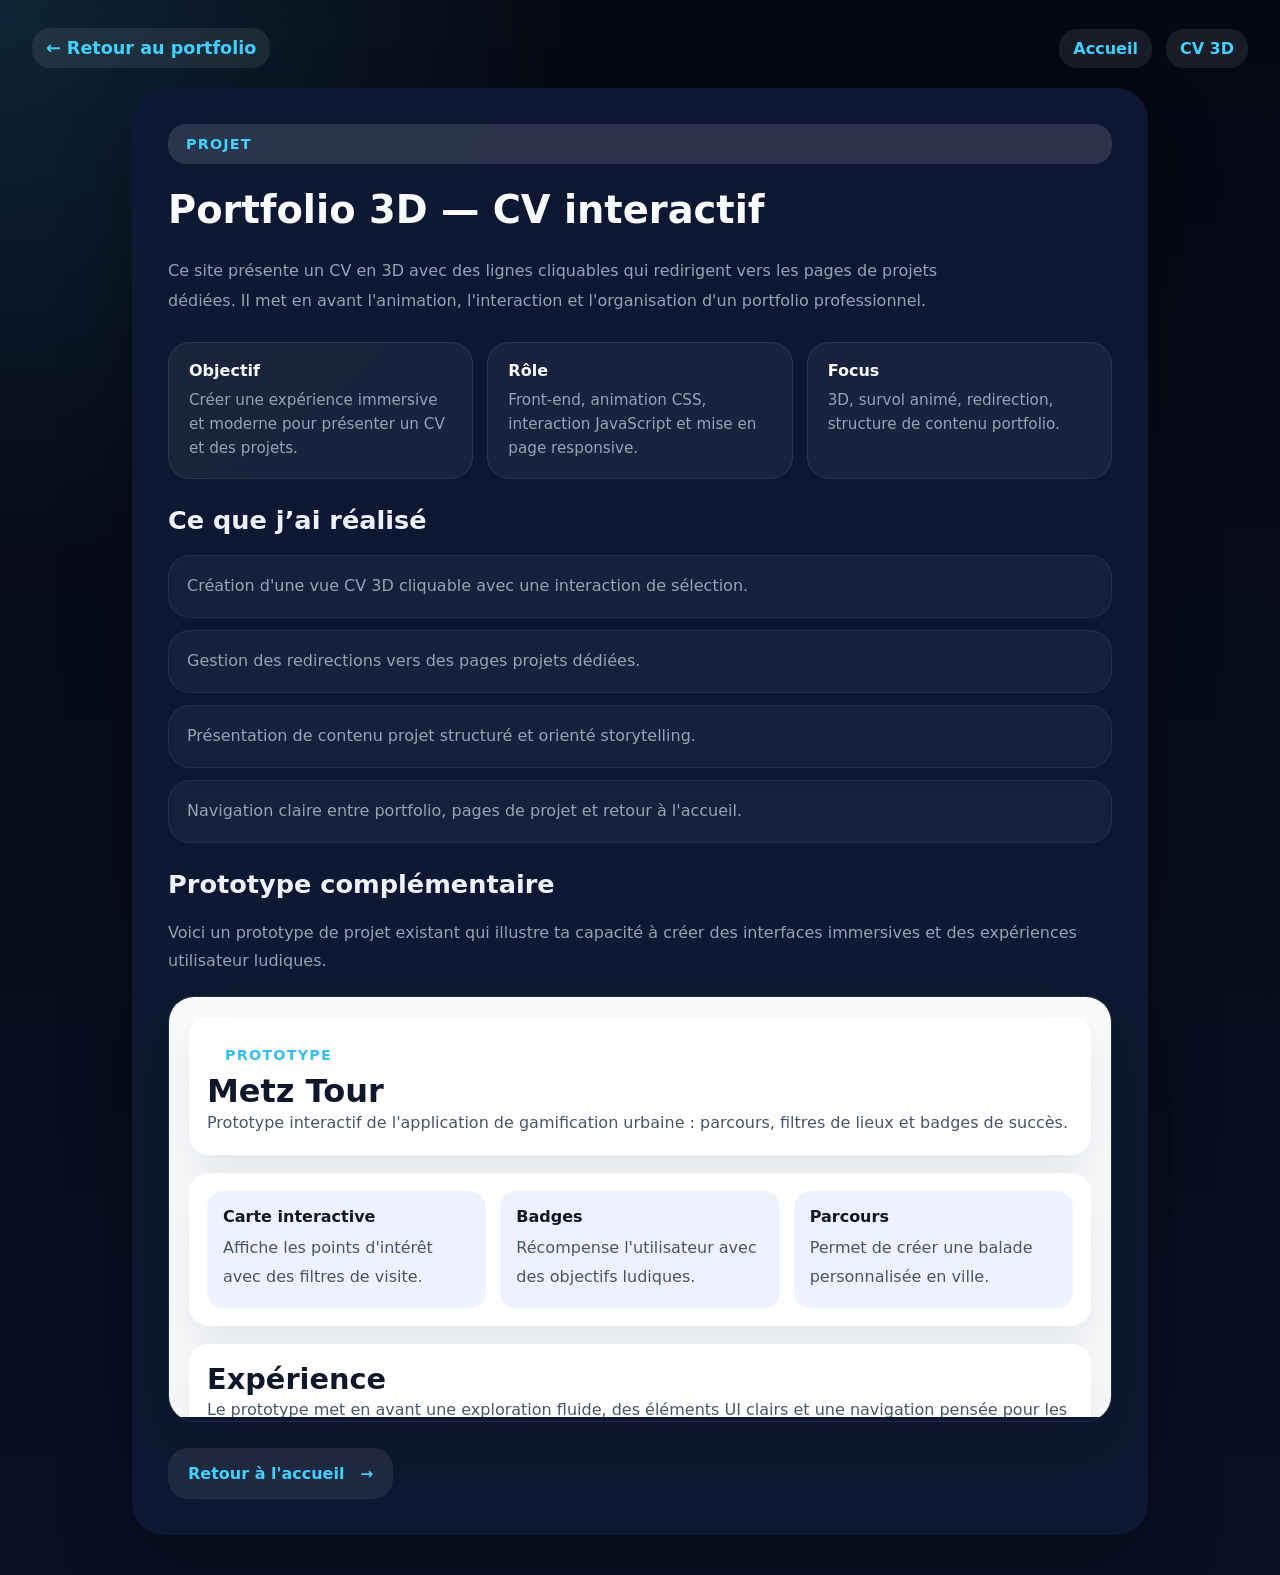
==== prototype-3d.html @ 397de576 "V4.0.1 Création du renouveau template créer" ====
<!DOCTYPE html>
<html lang="fr">
<head>
    <meta charset="UTF-8" />
    <meta name="viewport" content="width=device-width, initial-scale=1.0" />
    <title>Portfolio 3D — Lucas Supiot</title>
    <link rel="stylesheet" href="styles.css" />
</head>
<body class="prototype">
    <header class="page-header">
        <a class="brand" href="index.html">← Retour au portfolio</a>
        <nav>
            <a href="index.html">Accueil</a>
            <a href="index.html#cv">CV 3D</a>
        </nav>
    </header>

    <main class="page">
        <article class="detail-card">
            <span class="badge">Projet</span>
            <h1>Portfolio 3D — CV interactif</h1>
            <p class="lead">Ce site présente un CV en 3D avec des lignes cliquables qui redirigent vers les pages de projets dédiées. Il met en avant l'animation, l'interaction et l'organisation d'un portfolio professionnel.</p>

            <div class="meta-grid">
                <div class="meta-item">
                    <strong>Objectif</strong>
                    <span>Créer une expérience immersive et moderne pour présenter un CV et des projets.</span>
                </div>
                <div class="meta-item">
                    <strong>Rôle</strong>
                    <span>Front-end, animation CSS, interaction JavaScript et mise en page responsive.</span>
                </div>
                <div class="meta-item">
                    <strong>Focus</strong>
                    <span>3D, survol animé, redirection, structure de contenu portfolio.</span>
                </div>
            </div>

            <section class="content-section">
                <h2>Ce que j’ai réalisé</h2>
                <ul class="feature-list">
                    <li>Création d'une vue CV 3D cliquable avec une interaction de sélection.</li>
                    <li>Gestion des redirections vers des pages projets dédiées.</li>
                    <li>Présentation de contenu projet structuré et orienté storytelling.</li>
                    <li>Navigation claire entre portfolio, pages de projet et retour à l'accueil.</li>
                </ul>
            </section>

            <section class="content-section">
                <h2>Prototype complémentaire</h2>
                <p>Voici un prototype de projet existant qui illustre ta capacité à créer des interfaces immersives et des expériences utilisateur ludiques.</p>
                <div class="iframe-wrap">
                    <iframe src="assets/metz-tour-prototype.html" title="Prototype Metz Tour"></iframe>
                </div>
            </section>

            <a class="project-link" href="index.html">Retour à l'accueil</a>
        </article>
    </main>
</body>
</html>
---- styles.css ----
:root {
    color-scheme: dark;
}

* {
    box-sizing: border-box;
}

body {
    margin: 0;
    min-height: 100vh;
    font-family: Inter, ui-sans-serif, system-ui, sans-serif;
    color: var(--text);
    display: flex;
    flex-direction: column;
    background-color: var(--bg);
    background-image: var(--bg-image);
    background-repeat: no-repeat;
    background-size: cover;
    background-position: center;
}

body.home {
    --bg: #070b18;
    --bg-image: radial-gradient(circle at top left, rgba(66, 208, 255, 0.14), transparent 28%),
                  radial-gradient(circle at bottom right, rgba(244, 114, 182, 0.15), transparent 25%),
                  linear-gradient(180deg, #09101d 0%, #050813 100%);
    --accent: #42d0ff;
    --surface: rgba(18, 27, 50, 0.9);
    --surface-strong: rgba(31, 42, 74, 0.95);
    --text: #f8fafc;
    --muted: #94a3b8;
    --shadow: 0 30px 80px rgba(0, 0, 0, 0.28);
}

body.scanart,
body.prototype {
    --bg: #070b18;
    --bg-image: radial-gradient(circle at top left, rgba(66, 208, 255, 0.14), transparent 28%),
                  linear-gradient(180deg, #050813 0%, #081023 100%);
    --accent: #42d0ff;
    --surface: rgba(14, 24, 51, 0.96);
    --text: #f8fafc;
    --muted: #94a3b8;
    --shadow: 0 32px 70px rgba(0, 0, 0, 0.3);
}

body.metz-tour {
    --bg: #070b18;
    --bg-image: radial-gradient(circle at top left, rgba(251, 113, 133, 0.12), transparent 28%),
                  linear-gradient(180deg, #050813 0%, #081023 100%);
    --accent: #fb7185;
    --surface: rgba(14, 24, 51, 0.96);
    --text: #f8fafc;
    --muted: #94a3b8;
    --shadow: 0 32px 70px rgba(0, 0, 0, 0.3);
}

body.skydrone {
    --bg: #070b18;
    --bg-image: radial-gradient(circle at top left, rgba(139, 92, 246, 0.12), transparent 28%),
                  linear-gradient(180deg, #050813 0%, #081023 100%);
    --accent: #8b5cf6;
    --surface: rgba(14, 24, 51, 0.96);
    --text: #f8fafc;
    --muted: #94a3b8;
    --shadow: 0 32px 70px rgba(0, 0, 0, 0.3);
}

body.smart-campus {
    --bg: #070b18;
    --bg-image: radial-gradient(circle at top left, rgba(34, 197, 94, 0.12), transparent 28%),
                  linear-gradient(180deg, #050813 0%, #081023 100%);
    --accent: #22c55e;
    --surface: rgba(14, 24, 51, 0.96);
    --text: #f8fafc;
    --muted: #94a3b8;
    --shadow: 0 32px 70px rgba(0, 0, 0, 0.3);
}

body.design-system {
    --bg: #070b18;
    --bg-image: radial-gradient(circle at top left, rgba(249, 115, 22, 0.12), transparent 28%),
                  linear-gradient(180deg, #050813 0%, #081023 100%);
    --accent: #f97316;
    --surface: rgba(14, 24, 51, 0.96);
    --text: #f8fafc;
    --muted: #94a3b8;
    --shadow: 0 32px 70px rgba(0, 0, 0, 0.3);
}

body.default {
    --bg: #070b18;
    --bg-image: linear-gradient(180deg, #050813 0%, #081023 100%);
    --accent: #42d0ff;
    --surface: rgba(14, 24, 51, 0.96);
    --text: #f8fafc;
    --muted: #94a3b8;
    --shadow: 0 30px 80px rgba(0, 0, 0, 0.28);
}

body.light-prototype {
    --bg: #f8fafc;
    --bg-image: none;
    --accent: #38bdf8;
    --surface: #ffffff;
    --text: #0f172a;
    --muted: #475569;
    --shadow: 0 20px 40px rgba(15, 23, 42, 0.08);
}

.frame {
    display: grid;
    gap: 18px;
    padding: 20px;
}

.panel {
    border-radius: 20px;
    background: #ffffff;
    box-shadow: 0 20px 40px rgba(15, 23, 42, 0.08);
    padding: 18px;
}

.card-grid {
    display: grid;
    grid-template-columns: repeat(auto-fit, minmax(150px, 1fr));
    gap: 14px;
}

.card {
    background: #eef2ff;
    border-radius: 16px;
    padding: 16px;
}

.card h2 {
    margin: 0 0 8px;
    font-size: 1rem;
}

.card p {
    margin: 0;
    color: #475569;
}

.page-header {
    display: flex;
    align-items: center;
    justify-content: space-between;
    gap: 20px;
    padding: 28px 32px 0;
}

.brand {
    color: var(--text);
    text-decoration: none;
    font-size: 1.1rem;
    font-weight: 700;
}

.page-header nav {
    display: flex;
    gap: 14px;
    flex-wrap: wrap;
}

.page-header a,
.site-nav a,
.project-link {
    color: var(--accent);
    text-decoration: none;
    font-weight: 600;
    padding: 10px 14px;
    border-radius: 14px;
    background: rgba(255, 255, 255, 0.08);
    transition: background 0.2s ease, transform 0.2s ease;
}

.page-header a:hover,
.site-nav a:hover,
.project-link:hover {
    background: rgba(255, 255, 255, 0.14);
    transform: translateY(-1px);
}

.page {
    width: min(1080px, 100%);
    margin: 0 auto;
    padding: 20px 32px 40px;
    display: grid;
    gap: 28px;
}

body.home .page {
    grid-template-columns: minmax(320px, 520px) minmax(420px, 620px);
}

.badge,
.site-nav a,
.project-link,
.page-header a {
    border-radius: 18px;
}

.detail-card,
.project-panel,
.about-card,
.cv-card {
    padding: 36px;
    border-radius: 32px;
    background: var(--surface);
    box-shadow: var(--shadow);
    display: grid;
    gap: 26px;
}

.badge {
    display: inline-flex;
    align-items: center;
    gap: 10px;
    padding: 12px 18px;
    background: rgba(255, 255, 255, 0.12);
    color: var(--accent);
    font-weight: 700;
    letter-spacing: 0.08em;
    text-transform: uppercase;
    font-size: 0.9rem;
}

h1 {
    margin: 0;
    font-size: clamp(2rem, 3vw, 3rem);
    line-height: 1.05;
}

h2,
.about-card h2 {
    margin: 0;
    font-size: clamp(1.8rem, 3vw, 2.4rem);
}

h3 {
    margin: 0;
    font-size: 1.1rem;
    color: var(--accent);
}

p,
.about-card p,
.about-card li {
    margin: 0;
    color: var(--muted);
    line-height: 1.8;
}

p.lead {
    margin: 0;
    color: var(--muted);
    font-size: 1rem;
    line-height: 1.85;
    max-width: 820px;
}

.meta-grid {
    display: grid;
    grid-template-columns: repeat(auto-fit, minmax(180px, 1fr));
    gap: 14px;
}

.meta-item {
    background: rgba(255, 255, 255, 0.05);
    border: 1px solid rgba(255, 255, 255, 0.08);
    border-radius: 22px;
    padding: 18px 20px;
}

.meta-item strong {
    display: block;
    margin-bottom: 8px;
    color: var(--text);
    font-weight: 700;
}

.meta-item span {
    color: var(--muted);
    font-size: 0.95rem;
    line-height: 1.6;
}

.content-section {
    display: grid;
    gap: 20px;
}

.content-section h2 {
    margin: 0;
    font-size: 1.6rem;
    color: #eef2ff;
}

.content-section p,
.content-section ul,
.content-section li {
    margin: 0;
    color: var(--muted);
    line-height: 1.8;
}

.feature-list {
    display: grid;
    gap: 12px;
    list-style: none;
    padding: 0;
}

.feature-list li {
    padding: 16px 18px;
    border-radius: 22px;
    background: rgba(255, 255, 255, 0.04);
    border: 1px solid rgba(255, 255, 255, 0.07);
}

.project-link {
    display: inline-flex;
    align-items: center;
    gap: 10px;
    padding: 16px 20px;
    border-radius: 20px;
    width: fit-content;
}

.project-link::after {
    content: "→";
    font-size: 0.95rem;
    margin-left: 6px;
}

.iframe-wrap {
    border-radius: 26px;
    overflow: hidden;
    border: 1px solid rgba(255, 255, 255, 0.08);
    box-shadow: 0 24px 60px rgba(0, 0, 0, 0.18);
}

iframe,
iframe {
    width: 100%;
    min-height: 420px;
    border: none;
}

.site-nav {
    display: flex;
    gap: 18px;
    align-items: center;
    justify-content: flex-start;
    margin-bottom: 10px;
    flex-wrap: wrap;
}

.intro {
    display: grid;
    gap: 20px;
}

.left-panel {
    display: grid;
    gap: 28px;
}

.scene {
    width: 100%;
    max-width: 460px;
    min-height: 520px;
    perspective: 1400px;
}

.cv-card {
    position: relative;
    width: 100%;
    min-height: 520px;
    border-radius: 32px;
    background: linear-gradient(180deg, rgba(19, 39, 78, 0.94), rgba(12, 21, 43, 0.92));
    box-shadow: var(--shadow);
    overflow: hidden;
    transform-style: preserve-3d;
    transform: rotateX(18deg) rotateY(-18deg);
    transition: transform 0.45s ease;
    padding: 32px;
}

.cv-card::before {
    content: "";
    position: absolute;
    inset: 0;
    background: radial-gradient(circle at 20% 10%, rgba(66, 208, 255, 0.16), transparent 24%),
                radial-gradient(circle at 80% 80%, rgba(99, 102, 241, 0.12), transparent 20%);
    pointer-events: none;
}

.cv-card:hover {
    transform: rotateX(15deg) rotateY(-10deg);
}

.cv-title {
    position: relative;
    z-index: 1;
    color: #e2e8f0;
    font-size: 1.1rem;
    letter-spacing: 0.1em;
    text-transform: uppercase;
    margin-bottom: 28px;
}

.cv-meta {
    display: grid;
    gap: 10px;
    margin-bottom: 24px;
}

.cv-meta span {
    display: inline-flex;
    align-items: center;
    gap: 12px;
    background: rgba(255, 255, 255, 0.05);
    padding: 12px 16px;
    border-radius: 18px;
    font-size: 0.95rem;
    color: var(--muted);
}

.cv-meta span strong {
    color: var(--text);
    font-weight: 700;
}

.cv-lines {
    position: relative;
    display: grid;
    gap: 18px;
    transform-style: preserve-3d;
    padding-bottom: 12px;
}

.cv-line {
    position: relative;
    display: grid;
    grid-template-columns: auto 1fr;
    gap: 14px;
    align-items: center;
    padding: 22px 22px 22px 18px;
    border-radius: 24px;
    background: rgba(255, 255, 255, 0.06);
    border: 1px solid rgba(255, 255, 255, 0.06);
    cursor: pointer;
    transition: transform 0.35s ease, border-color 0.35s ease, background 0.35s ease;
    transform: translateZ(calc(var(--index) * 10px)) translateY(calc(var(--index) * -4px));
    z-index: calc(100 - var(--index));
}

.cv-line:hover,
.cv-line.active {
    background: rgba(66, 208, 255, 0.14);
    border-color: rgba(66, 208, 255, 0.4);
    transform: translateZ(calc(var(--index) * 10px)) translateY(calc(var(--index) * -4px)) scale(1.02);
}

.cv-line .index {
    width: 52px;
    height: 52px;
    display: grid;
    place-items: center;
    border-radius: 18px;
    background: rgba(255, 255, 255, 0.08);
    color: var(--accent);
    font-weight: 700;
    font-size: 0.95rem;
}

.cv-line h3 {
    margin: 0 0 6px;
    font-size: 1rem;
    color: #edf2f7;
}

.cv-line p {
    margin: 0;
    color: var(--muted);
    font-size: 0.95rem;
    line-height: 1.5;
}

.project-panel {
    border-radius: 32px;
    padding: 32px;
    background: rgba(8, 12, 30, 0.96);
    box-shadow: var(--shadow);
    display: grid;
    gap: 22px;
    min-height: 520px;
}

.project-panel h2 {
    margin: 0;
    font-size: clamp(1.8rem, 3vw, 2.4rem);
}

.project-panel .subtitle {
    color: var(--muted);
    margin: 0;
    line-height: 1.6;
}

.project-panel .tags {
    display: flex;
    flex-wrap: wrap;
    gap: 10px;
    margin-top: 12px;
}

.project-panel .tag {
    padding: 10px 14px;
    border-radius: 999px;
    background: rgba(255, 255, 255, 0.05);
    color: #cbd5e1;
    font-size: 0.92rem;
}

.about-section {
    width: min(1200px, 100%);
    margin: 0 auto;
    padding: 40px 24px 80px;
    background: linear-gradient(180deg, rgba(8, 12, 30, 0.96), rgba(7, 10, 25, 1));
}

.about-card {
    border-radius: 32px;
    background: rgba(8, 12, 30, 0.95);
    box-shadow: var(--shadow);
    padding: 36px;
    display: grid;
    gap: 24px;
}

.about-card h2,
.about-card h3 {
    margin: 0;
    color: #f8fafc;
}

.about-card ul {
    padding-left: 20px;
    display: grid;
    gap: 10px;
}

.about-card a {
    color: var(--accent);
    text-decoration: underline;
}

@media (max-width: 980px) {
    .page {
        grid-template-columns: 1fr;
    }
}

@media (max-width: 720px) {
    .page-header {
        padding: 20px 20px 0;
        flex-direction: column;
        align-items: flex-start;
    }
    .page {
        padding: 20px;
    }
    .cv-card {
        min-height: auto;
    }
}
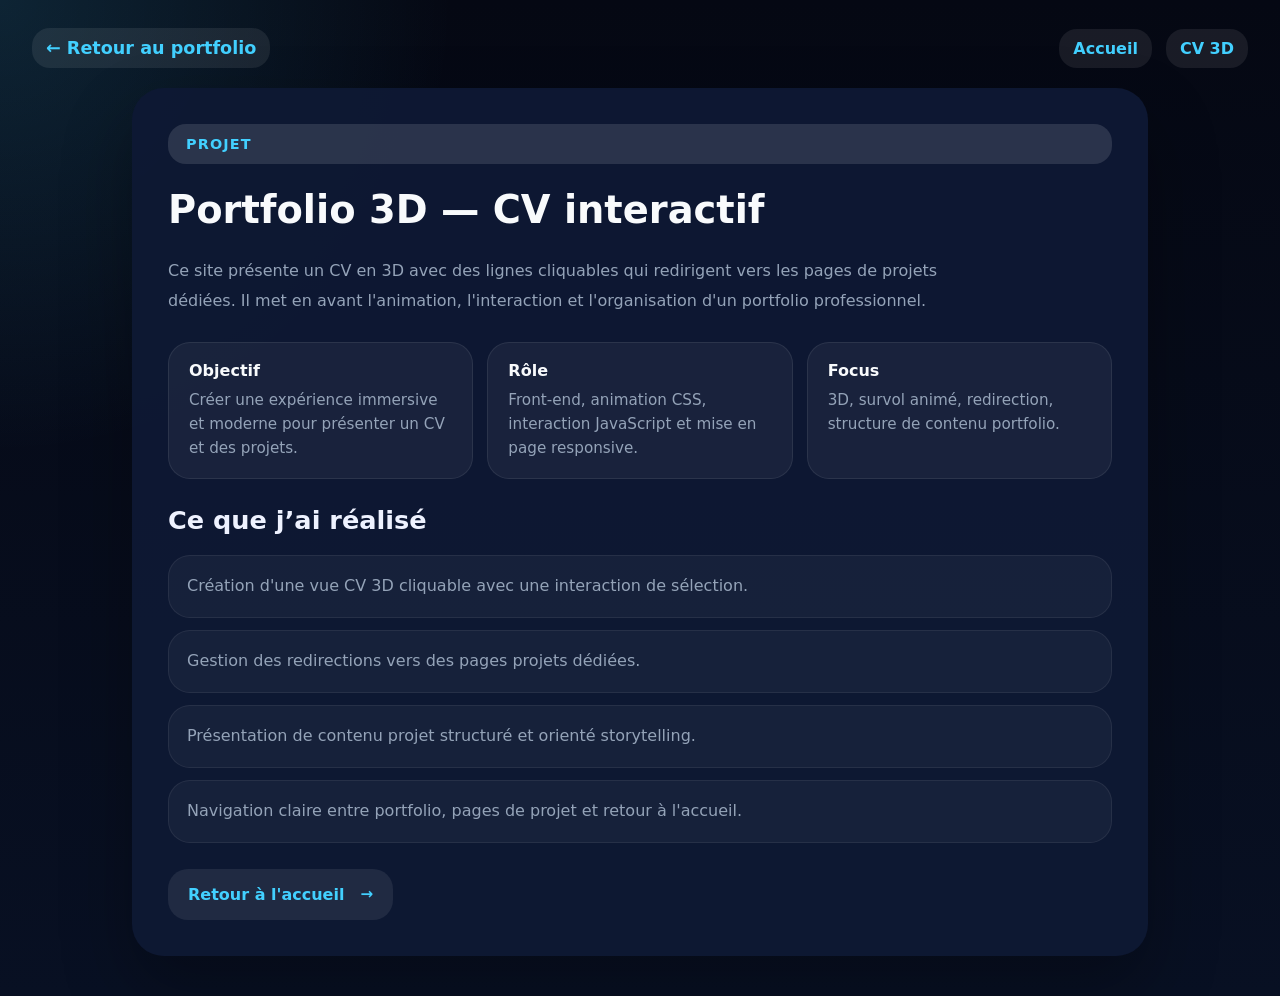
==== commit 88986133: "V4.1.0 Portfolio 3D utilisable" ====
--- a/prototype-3d.html
+++ b/prototype-3d.html
@@ -45,15 +45,6 @@
                     <li>Navigation claire entre portfolio, pages de projet et retour à l'accueil.</li>
                 </ul>
             </section>
-
-            <section class="content-section">
-                <h2>Prototype complémentaire</h2>
-                <p>Voici un prototype de projet existant qui illustre ta capacité à créer des interfaces immersives et des expériences utilisateur ludiques.</p>
-                <div class="iframe-wrap">
-                    <iframe src="assets/metz-tour-prototype.html" title="Prototype Metz Tour"></iframe>
-                </div>
-            </section>
-
             <a class="project-link" href="index.html">Retour à l'accueil</a>
         </article>
     </main>
--- a/styles.css
+++ b/styles.css
@@ -346,7 +346,7 @@
 iframe,
 iframe {
     width: 100%;
-    min-height: 420px;
+    min-height: 820px;
     border: none;
 }
 
